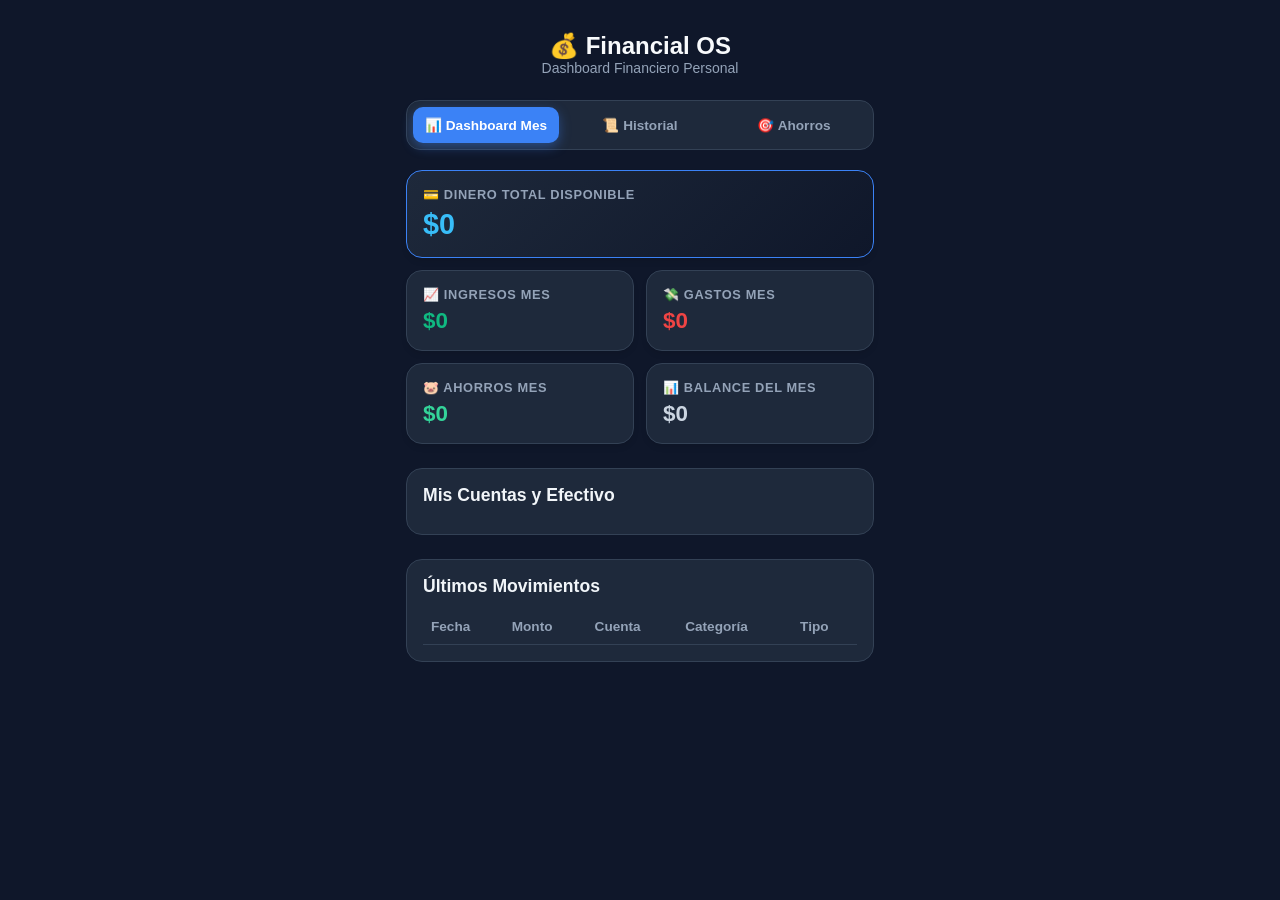
==== index.html @ 20d1f8d9 "Update index.html" ====
<!DOCTYPE html>
<html lang="es">

<head>
    <meta charset="UTF-8">
    <meta name="viewport" content="width=device-width, initial-scale=1.0, maximum-scale=1.0, user-scalable=no">
    <title>Financial OS</title>
    <link rel="stylesheet" href="css/style.css">
</head>

<body>

    <header class="header">
        <h1>💰 Financial OS</h1>
        <p>Dashboard Financiero Personal</p>
    </header>

    <!-- Menú de Navegación -->
    <nav class="nav-menu">
        <a href="index.html" class="nav-btn active" >📊 Dashboard Mes</a>
        <a href="historial.html" class="nav-btn">📜 Historial</a>
        <a href="ahorros.html" class="nav-btn">🎯 Ahorros</a>
    </nav>

    <main class="container">

        <!-- Métricas Principales -->
        <section class="cards">
            
            <div class="card full-width balance">
                <h3>💳 Dinero Total Disponible</h3>
                <p id="total-balance">$0</p>
            </div>

            <div class="card income">
                <h3>📈 Ingresos Mes</h3>
                <p id="monthly-income">$0</p>
            </div>

            <div class="card expense">
                <h3>💸 Gastos Mes</h3>
                <p id="monthly-expense">$0</p>
            </div>

            <div class="card savings">
                <h3>🐷 Ahorros Mes</h3>
                <p id="monthly-savings">$0</p>
            </div>

            <!-- Nueva tarjeta para completar la simetría 2x2 -->
            <div class="card net-month">
                <h3>📊 Balance del Mes</h3>
                <p id="monthly-net">$0</p>
            </div>

        </section>

        <!-- Saldos por Cuenta -->
        <section class="accounts-section">
            <h2 class="section-title">Mis Cuentas y Efectivo</h2>
            <div class="account-list" id="accounts-container">
                <!-- Se inyecta dinámicamente desde JS -->
            </div>
        </section>

        <!-- Lista de Movimientos -->
        <section class="transactions">
            <h2 class="section-title">Últimos Movimientos</h2>
            <div class="table-wrapper">
                <table>
                    <thead>
                        <tr>
                            <th>Fecha</th>
                            <th>Monto</th>
                            <th>Cuenta</th>
                            <th>Categoría</th>
                            <th>Tipo</th>
                        </tr>
                    </thead>
                    <tbody id="transactions-table"></tbody>
                </table>
            </div>
        </section>

    </main>

    <script src="js/app.js"></script>

</body>

</html>
---- css/style.css ----
* {
    margin: 0;
    padding: 0;
    box-sizing: border-box;
    font-family: -apple-system, BlinkMacSystemFont, "Segoe UI", Roboto, Helvetica, Arial, sans-serif;
}

body {
    background-color: #0f172a;
    color: #f8fafc;
    padding: 16px;
    max-width: 500px;
    margin: 0 auto;
}

/* Encabezado */
.header {
    text-align: center;
    padding: 16px 0 24px;
}

.header h1 {
    font-size: 1.5rem;
    font-weight: 700;
}

.header p {
    color: #94a3b8;
    font-size: 0.875rem;
}

/* Tarjetas de Resumen Financiero */
.cards {
    display: grid;
    grid-template-columns: repeat(2, 1fr);
    gap: 12px;
    margin-bottom: 24px;
}

.card {
    background: #1e293b;
    border-radius: 16px;
    padding: 16px;
    border: 1px solid #334155;
    box-shadow: 0 4px 6px -1px rgba(0, 0, 0, 0.1);
}

.card.full-width {
    grid-column: span 2;
    background: linear-gradient(135deg, #1e293b 0%, #0f172a 100%);
    border-color: #3b82f6;
}

.card h3 {
    font-size: 0.8rem;
    text-transform: uppercase;
    letter-spacing: 0.05em;
    color: #94a3b8;
    margin-bottom: 6px;
}

.card p {
    font-size: 1.4rem;
    font-weight: 700;
}

.card.expense p { color: #ef4444; }
.card.income p { color: #10b981; }
.card.balance p { color: #38bdf8; font-size: 1.8rem; }

/* Sección de Saldos por Cuenta */
.accounts-section {
    background: #1e293b;
    border-radius: 16px;
    padding: 16px;
    margin-bottom: 24px;
    border: 1px solid #334155;
}

.section-title {
    font-size: 1.1rem;
    font-weight: 600;
    margin-bottom: 12px;
    color: #f1f5f9;
}

.account-list {
    display: flex;
    flex-direction: column;
    gap: 10px;
}

.account-item {
    display: flex;
    justify-content: space-between;
    align-items: center;
    padding: 10px 12px;
    background: #0f172a;
    border-radius: 10px;
    font-size: 0.95rem;
}

.account-name {
    color: #cbd5e1;
    font-weight: 500;
}

.account-amount {
    font-weight: 700;
    color: #f8fafc;
}

/* Tabla de Movimientos Adaptada a Móvil */
.transactions {
    background: #1e293b;
    border-radius: 16px;
    padding: 16px;
    border: 1px solid #334155;
}

.table-wrapper {
    overflow-x: auto;
}

table {
    width: 100%;
    border-collapse: collapse;
    font-size: 0.85rem;
}

th {
    text-align: left;
    color: #94a3b8;
    padding: 10px 8px;
    border-bottom: 1px solid #334155;
    font-weight: 600;
}

td {
    padding: 12px 8px;
    border-bottom: 1px solid #334155;
    color: #e2e8f0;
}

tr:last-child td {
    border-bottom: none;
}

.badge-gasto {
    color: #f87171;
    font-weight: 600;
}

/* Menú de Navegación Estilo Píldora */
.nav-menu {
    display: flex;
    gap: 8px;
    background: #1e293b;
    padding: 6px;
    border-radius: 14px;
    margin-bottom: 20px;
    border: 1px solid #334155;
}

.nav-btn {
    flex: 1;
    text-align: center;
    padding: 10px;
    color: #94a3b8;
    text-decoration: none;
    font-size: 0.85rem;
    font-weight: 600;
    border-radius: 10px;
    transition: all 0.2s ease-in-out;
}

.nav-btn:hover {
    color: #f8fafc;
    background: rgba(51, 65, 85, 0.5);
}

.nav-btn.active {
    background: #3b82f6;
    color: #ffffff;
    box-shadow: 0 4px 12px rgba(59, 130, 246, 0.4);
}
.badge-ingreso {
    color: #34d399;
    font-weight: 600;
}
.card.savings-card {
    background: linear-gradient(135deg, #1e293b 0%, #065f46 100%);
    border-color: #10b981;
}

.card.savings-card p {
    color: #34d399;
    font-size: 1.8rem;
}
.card.savings p { 
    color: #34d399; 
}

/* Color para la tarjeta de Balance del Mes */
.card.net-month p {
    color: #cbd5e1; /* Gris claro por defecto */
}

/* Clases dinámicas si el balance es positivo o negativo (opcional desde JS) */
.card.net-month p.positive { color: #38bdf8; }
.card.net-month p.negative { color: #f87171; }
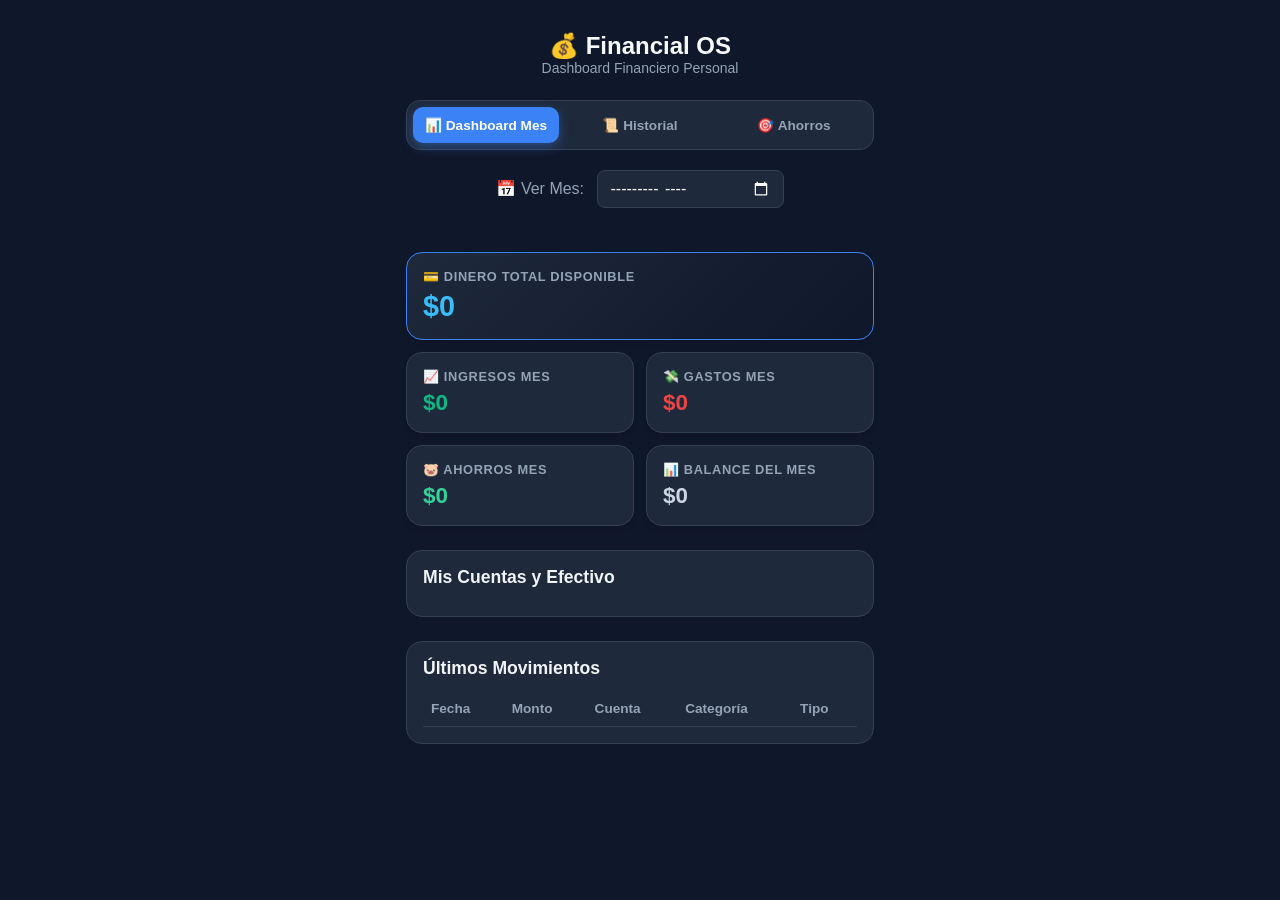
==== commit de2c18f2: "Update index.html Selector de mes para operaciones pasadas" ====
--- a/index.html
+++ b/index.html
@@ -22,6 +22,17 @@
         <a href="ahorros.html" class="nav-btn">🎯 Ahorros</a>
     </nav>
 
+    <!-- Selector de Mes y Año -->
+        <section class="month-selector-container" style="margin-bottom: 20px; text-align: center;">
+            <label for="month-picker" style="color: #94a3b8; font-weight: 500; margin-right: 8px;">📅 Ver Mes:</label>
+            <input type="month" id="month-picker" style="background: #1e293b; color: #fff; border: 1px solid #334155; padding: 8px 12px; border-radius: 8px; font-size: 1rem; font-family: inherit; color-scheme: dark;">
+        </section>
+
+        <!-- Métricas Principales -->
+        <section class="cards">
+            <!-- (Tus tarjetas se quedan exactamente igual) -->
+        </section>
+    
     <main class="container">
 
         <!-- Métricas Principales -->
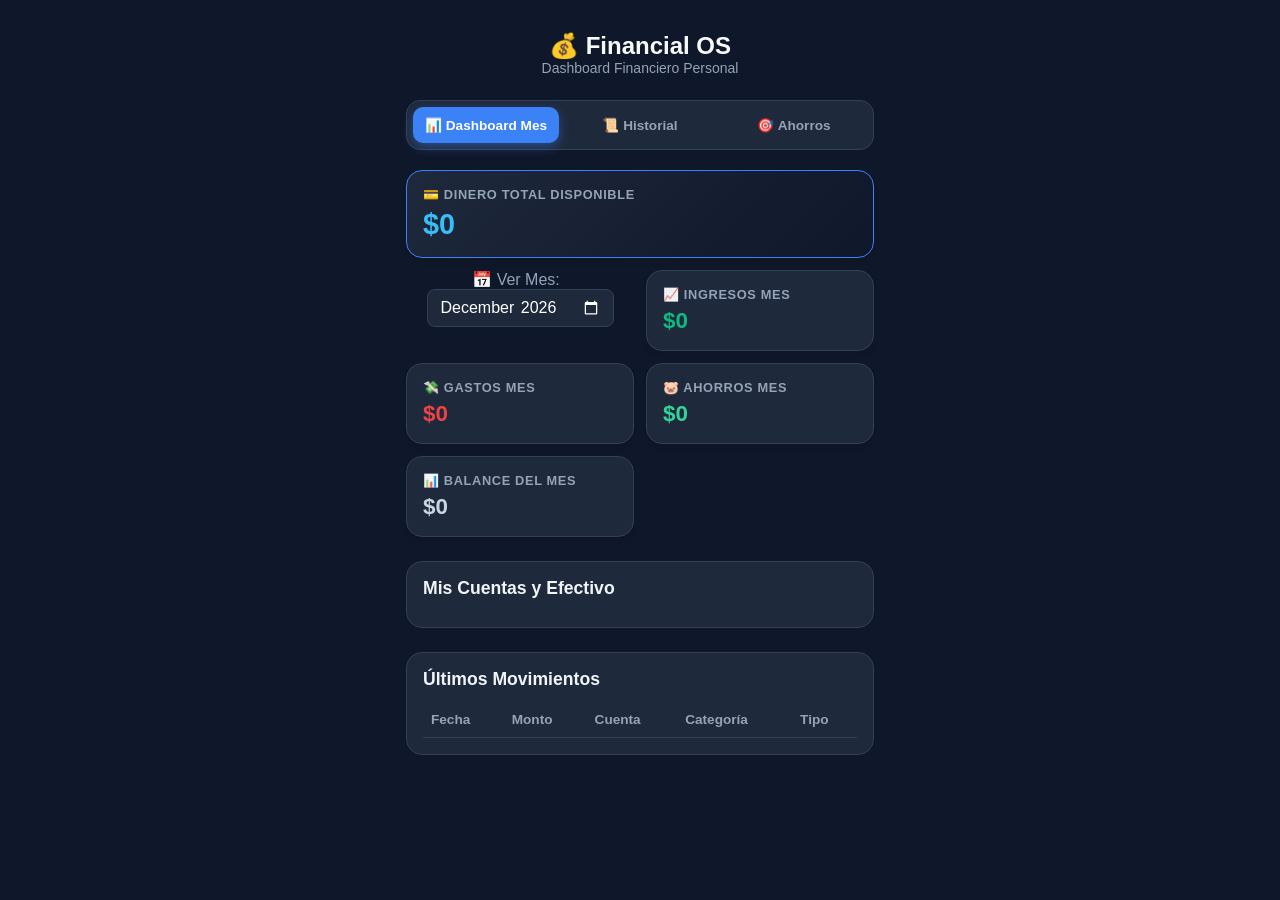
==== commit da157475: "Update index.html Pruebda e cambio de unibacion para selector de fecha" ====
--- a/index.html
+++ b/index.html
@@ -21,17 +21,6 @@
         <a href="historial.html" class="nav-btn">📜 Historial</a>
         <a href="ahorros.html" class="nav-btn">🎯 Ahorros</a>
     </nav>
-
-    <!-- Selector de Mes y Año -->
-        <section class="month-selector-container" style="margin-bottom: 20px; text-align: center;">
-            <label for="month-picker" style="color: #94a3b8; font-weight: 500; margin-right: 8px;">📅 Ver Mes:</label>
-            <input type="month" id="month-picker" style="background: #1e293b; color: #fff; border: 1px solid #334155; padding: 8px 12px; border-radius: 8px; font-size: 1rem; font-family: inherit; color-scheme: dark;">
-        </section>
-
-        <!-- Métricas Principales -->
-        <section class="cards">
-            <!-- (Tus tarjetas se quedan exactamente igual) -->
-        </section>
     
     <main class="container">
 
@@ -43,6 +32,12 @@
                 <p id="total-balance">$0</p>
             </div>
 
+             <!-- Selector de Mes y Año -->
+            <section class="month-selector-container" style="margin-bottom: 20px; text-align: center;">
+                <label for="month-picker" style="color: #94a3b8; font-weight: 500; margin-right: 8px;">📅 Ver Mes:</label>
+                <input type="month" id="month-picker" style="background: #1e293b; color: #fff; border: 1px solid #334155; padding: 8px 12px; border-radius: 8px; font-size: 1rem; font-family: inherit; color-scheme: dark;">
+            </section>
+            
             <div class="card income">
                 <h3>📈 Ingresos Mes</h3>
                 <p id="monthly-income">$0</p>
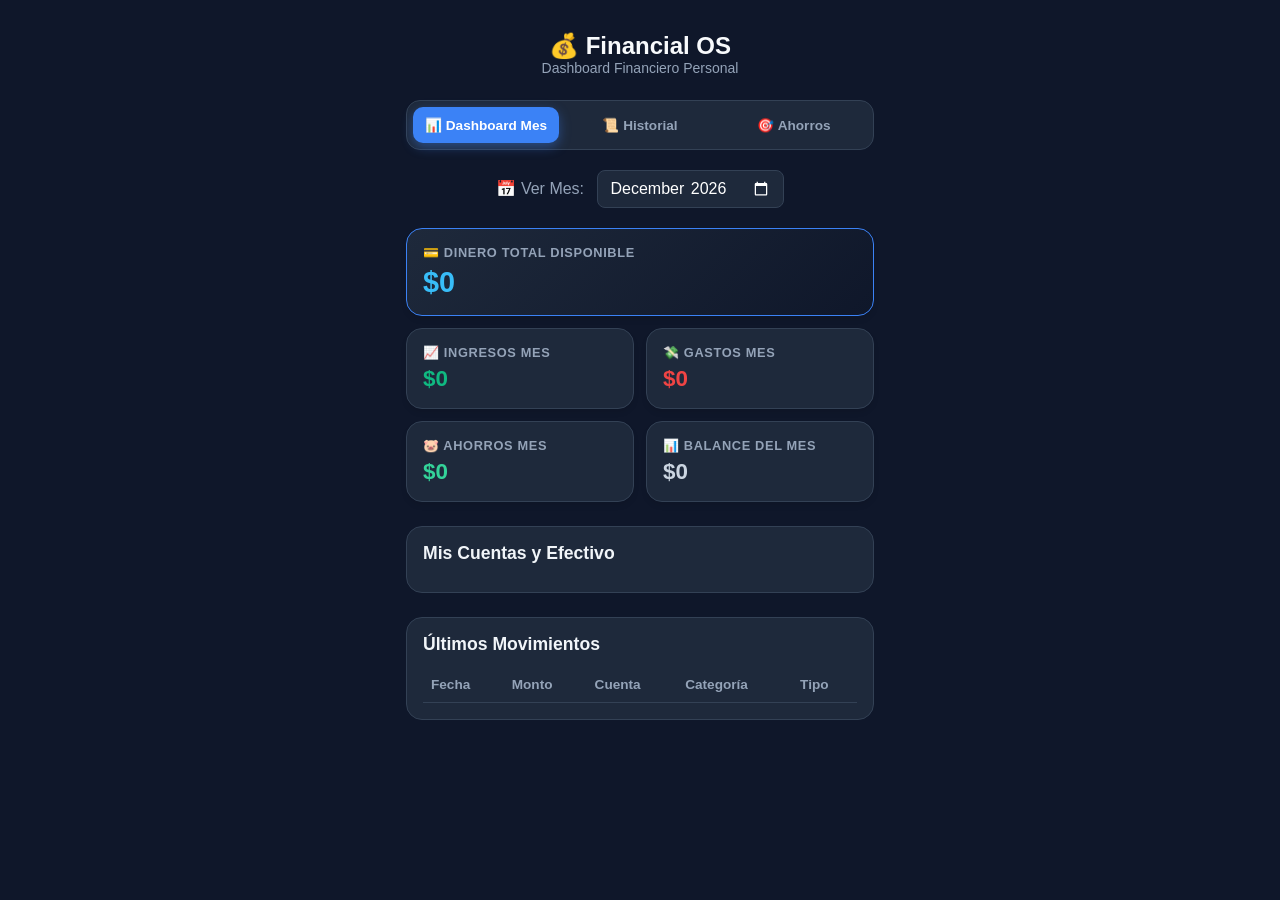
==== commit baf26a86: "Update index.html Prueba de ubicacion del selectr del mes" ====
--- a/index.html
+++ b/index.html
@@ -23,7 +23,13 @@
     </nav>
     
     <main class="container">
-
+        
+        <!-- Selector de Mes y Año -->
+            <section class="month-selector-container" style="margin-bottom: 20px; text-align: center;">
+                <label for="month-picker" style="color: #94a3b8; font-weight: 500; margin-right: 8px;">📅 Ver Mes:</label>
+                <input type="month" id="month-picker" style="background: #1e293b; color: #fff; border: 1px solid #334155; padding: 8px 12px; border-radius: 8px; font-size: 1rem; font-family: inherit; color-scheme: dark;">
+            </section>
+        
         <!-- Métricas Principales -->
         <section class="cards">
             
@@ -31,12 +37,6 @@
                 <h3>💳 Dinero Total Disponible</h3>
                 <p id="total-balance">$0</p>
             </div>
-
-             <!-- Selector de Mes y Año -->
-            <section class="month-selector-container" style="margin-bottom: 20px; text-align: center;">
-                <label for="month-picker" style="color: #94a3b8; font-weight: 500; margin-right: 8px;">📅 Ver Mes:</label>
-                <input type="month" id="month-picker" style="background: #1e293b; color: #fff; border: 1px solid #334155; padding: 8px 12px; border-radius: 8px; font-size: 1rem; font-family: inherit; color-scheme: dark;">
-            </section>
             
             <div class="card income">
                 <h3>📈 Ingresos Mes</h3>
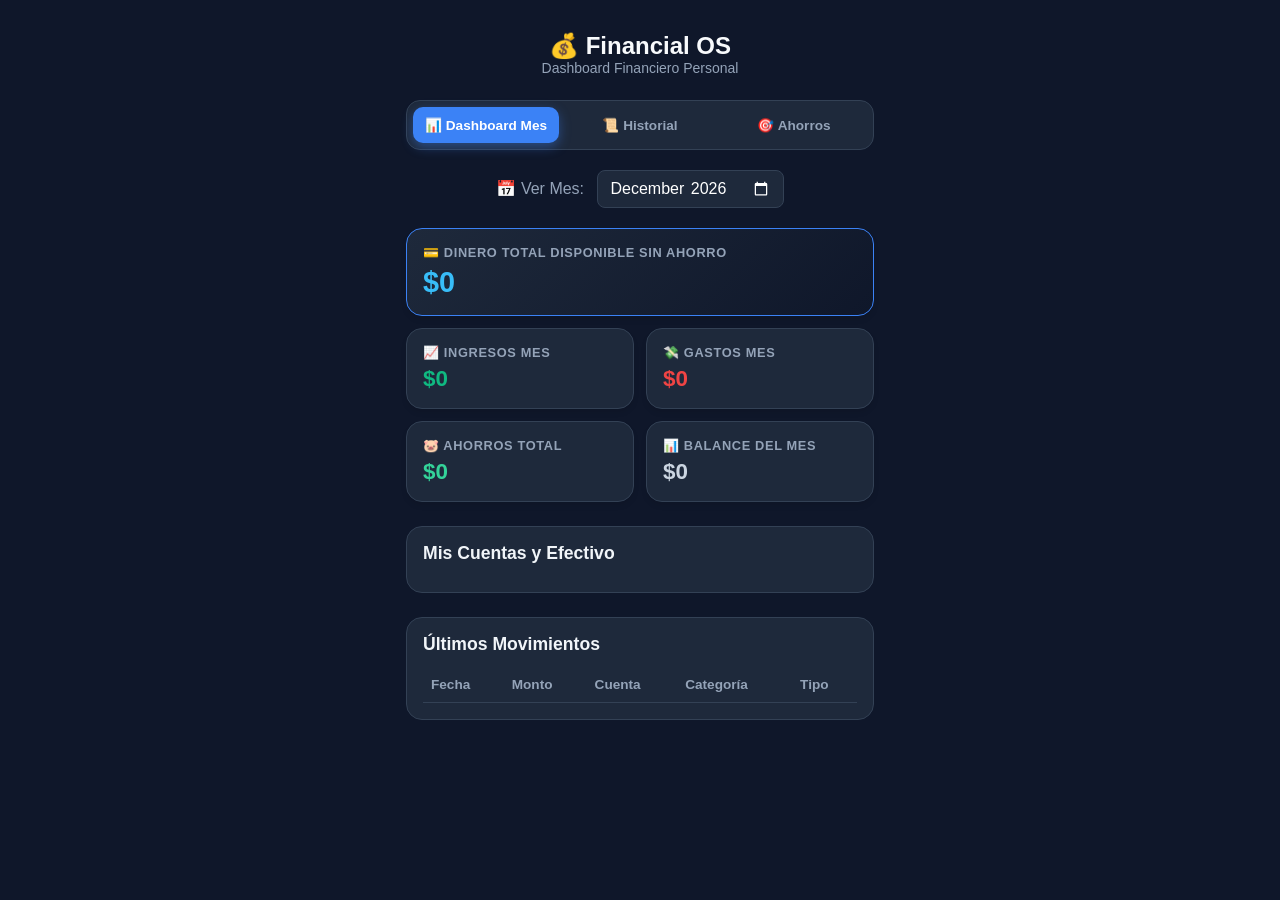
==== commit 3ab5008a: "Update index.html Especifiacion en las tarjetas del menu" ====
--- a/index.html
+++ b/index.html
@@ -34,7 +34,7 @@
         <section class="cards">
             
             <div class="card full-width balance">
-                <h3>💳 Dinero Total Disponible</h3>
+                <h3>💳 Dinero Total Disponible sin Ahorro</h3>
                 <p id="total-balance">$0</p>
             </div>
             
@@ -49,7 +49,7 @@
             </div>
 
             <div class="card savings">
-                <h3>🐷 Ahorros Mes</h3>
+                <h3>🐷 Ahorros Total</h3>
                 <p id="monthly-savings">$0</p>
             </div>
 
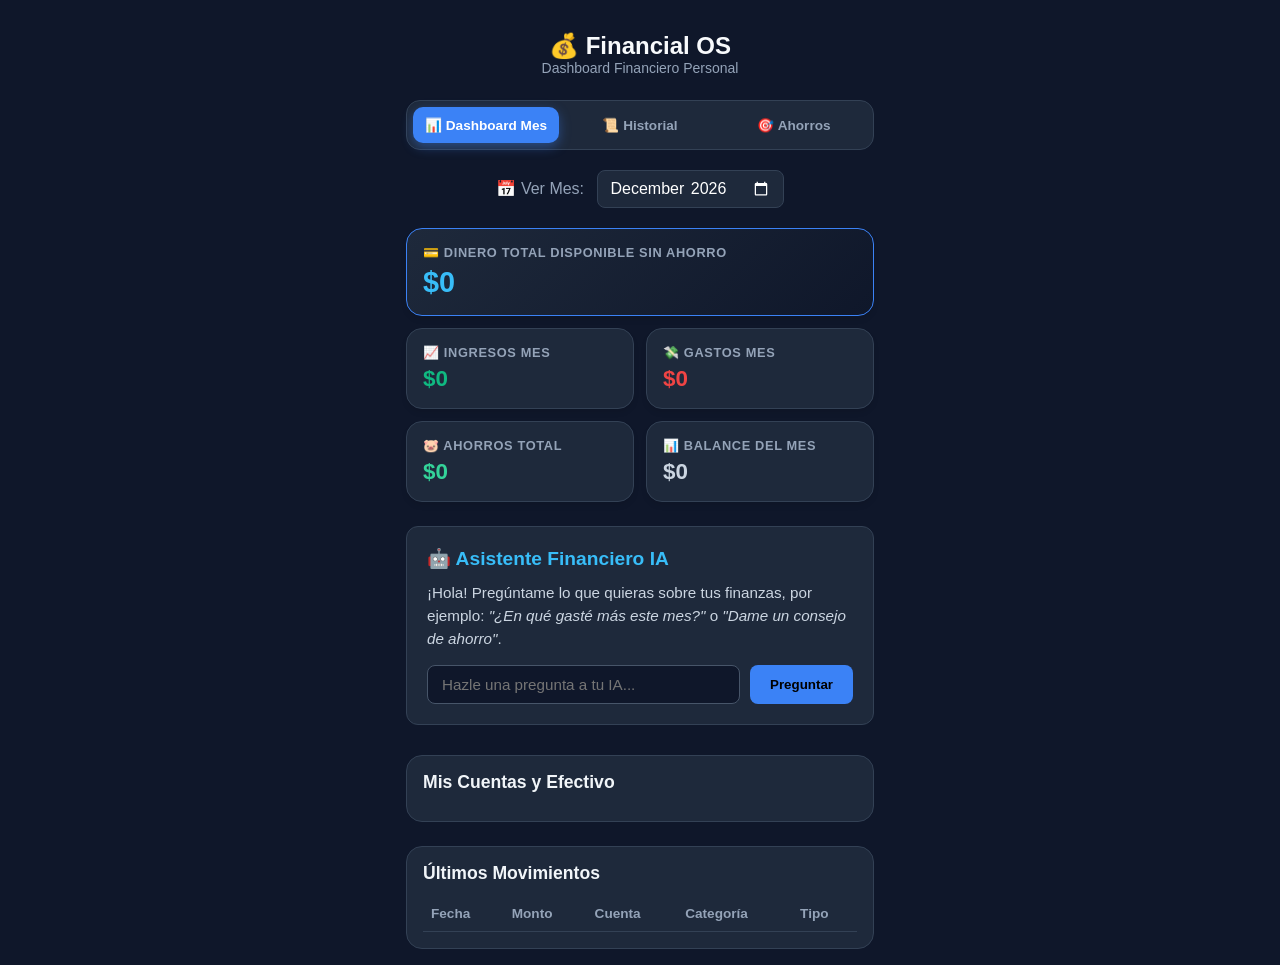
==== commit 49005b98: "Update index.html Integracion de cuadro de pruguntas con gemini para la ia" ====
--- a/index.html
+++ b/index.html
@@ -60,7 +60,19 @@
             </div>
 
         </section>
-
+        
+        <!-- Asistente Financiero con IA -->
+        <section class="ai-assistant-section" style="background: #1e293b; border: 1px solid #334155; border-radius: 12px; padding: 20px; margin-bottom: 30px;">
+            <h2 style="color: #38bdf8; font-size: 1.2rem; margin-bottom: 12px;">🤖 Asistente Financiero IA</h2>
+            <div id="ai-chat-response" style="color: #cbd5e1; font-size: 0.95rem; margin-bottom: 15px; min-height: 40px; line-height: 1.5;">
+                ¡Hola! Pregúntame lo que quieras sobre tus finanzas, por ejemplo: <em>"¿En qué gasté más este mes?"</em> o <em>"Dame un consejo de ahorro"</em>.
+            </div>
+            <div style="display: flex; gap: 10px;">
+                <input type="text" id="ai-user-input" placeholder="Hazle una pregunta a tu IA..." style="flex: 1; background: #0f172a; color: #fff; border: 1px solid #475569; padding: 10px 14px; border-radius: 8px; font-size: 0.95rem;">
+                <button id="ai-send-btn" style="background: #3b82f6; color: #white; border: none; padding: 10px 20px; border-radius: 8px; font-weight: 600; cursor: pointer;">Preguntar</button>
+            </div>
+        </section>
+        
         <!-- Saldos por Cuenta -->
         <section class="accounts-section">
             <h2 class="section-title">Mis Cuentas y Efectivo</h2>
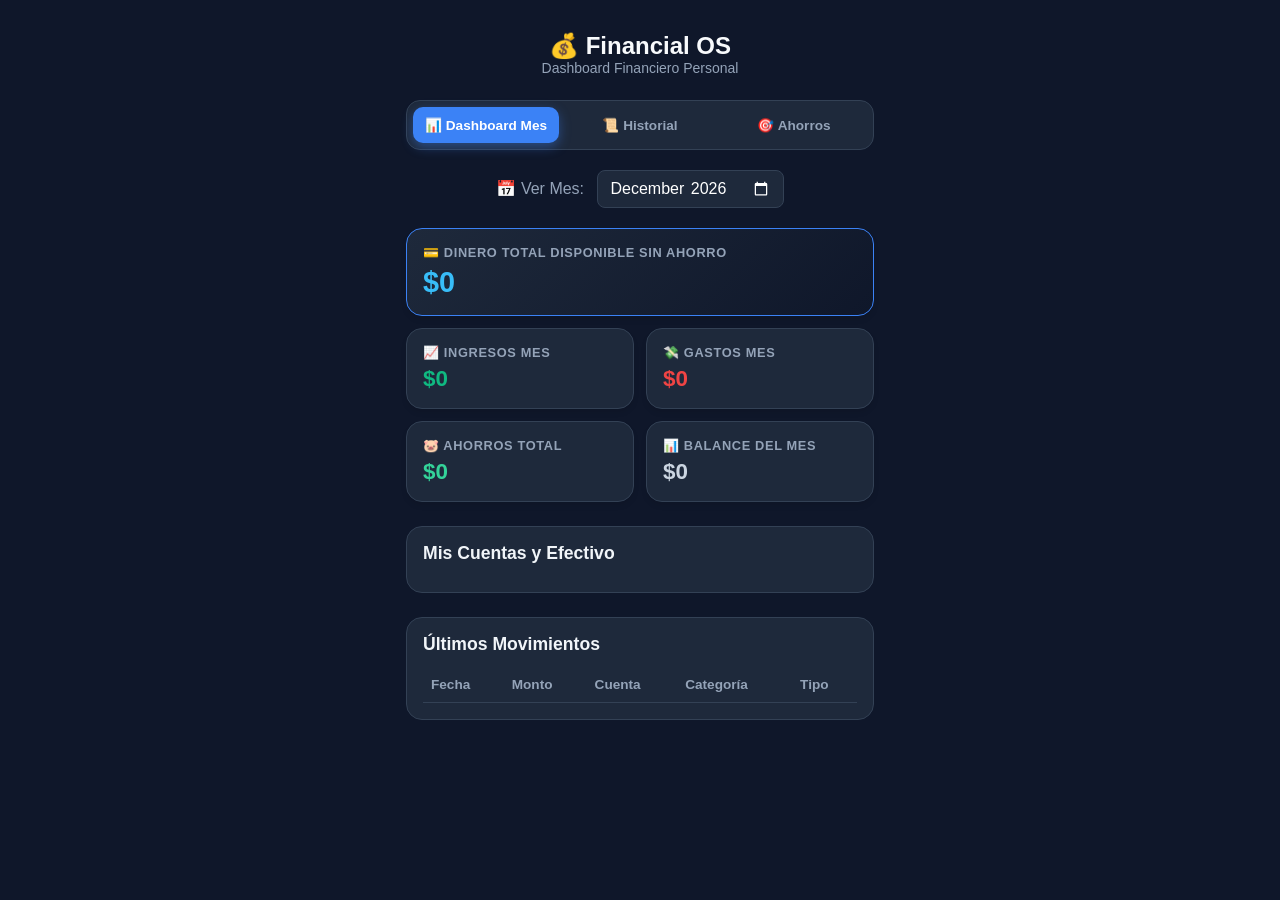
==== commit b01b7e13: "Update index.html Quitamos la ia" ====
--- a/index.html
+++ b/index.html
@@ -61,17 +61,6 @@
 
         </section>
         
-        <!-- Asistente Financiero con IA -->
-        <section class="ai-assistant-section" style="background: #1e293b; border: 1px solid #334155; border-radius: 12px; padding: 20px; margin-bottom: 30px;">
-            <h2 style="color: #38bdf8; font-size: 1.2rem; margin-bottom: 12px;">🤖 Asistente Financiero IA</h2>
-            <div id="ai-chat-response" style="color: #cbd5e1; font-size: 0.95rem; margin-bottom: 15px; min-height: 40px; line-height: 1.5;">
-                ¡Hola! Pregúntame lo que quieras sobre tus finanzas, por ejemplo: <em>"¿En qué gasté más este mes?"</em> o <em>"Dame un consejo de ahorro"</em>.
-            </div>
-            <div style="display: flex; gap: 10px;">
-                <input type="text" id="ai-user-input" placeholder="Hazle una pregunta a tu IA..." style="flex: 1; background: #0f172a; color: #fff; border: 1px solid #475569; padding: 10px 14px; border-radius: 8px; font-size: 0.95rem;">
-                <button id="ai-send-btn" style="background: #3b82f6; color: #white; border: none; padding: 10px 20px; border-radius: 8px; font-weight: 600; cursor: pointer;">Preguntar</button>
-            </div>
-        </section>
         
         <!-- Saldos por Cuenta -->
         <section class="accounts-section">
